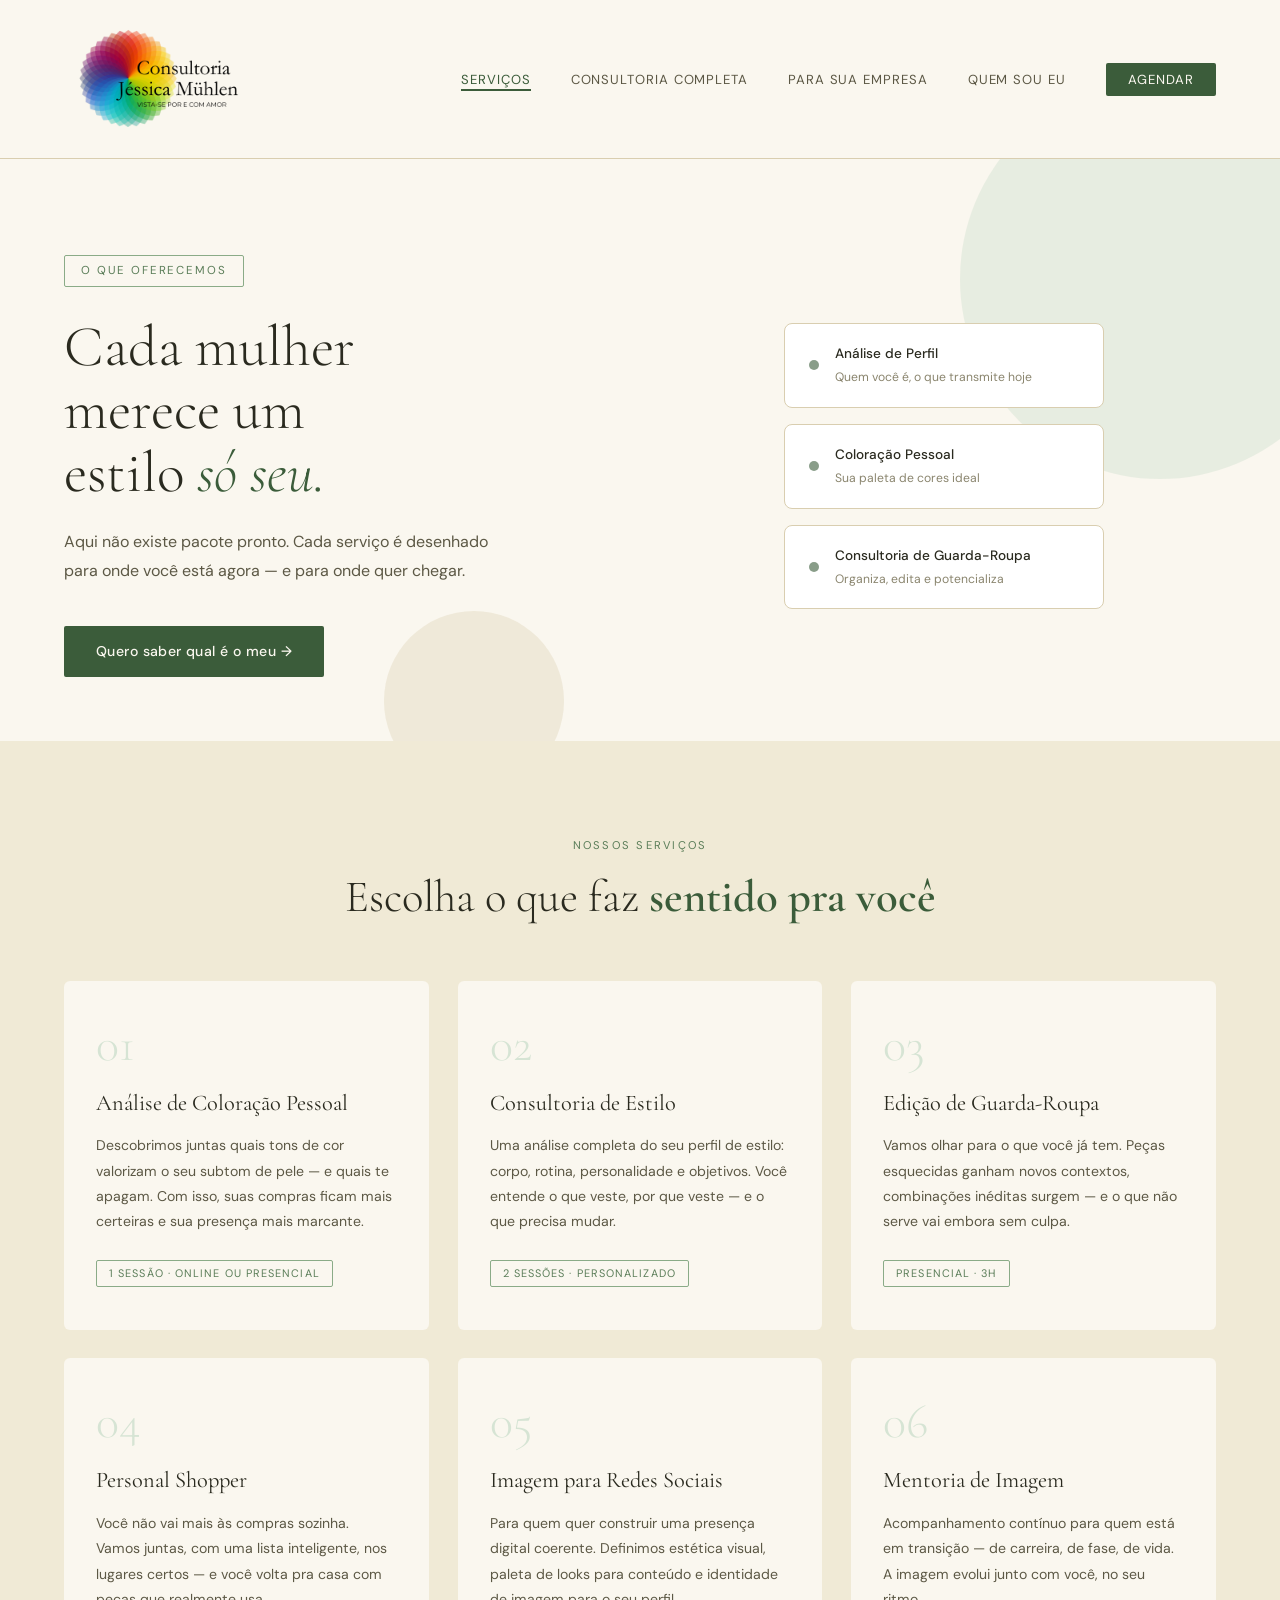
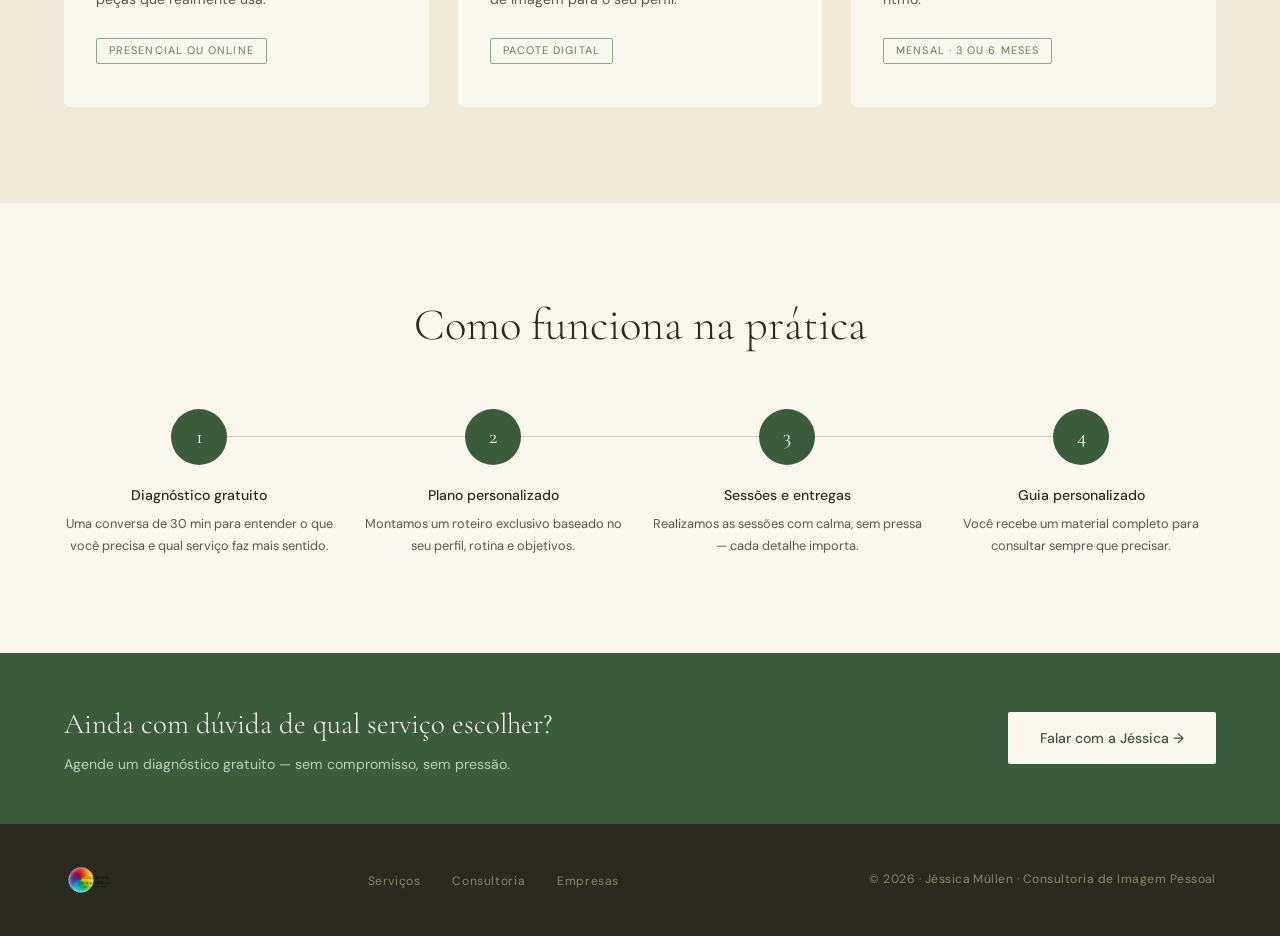
==== index.html @ 1a6b67eb "Add files via upload" ====
<!DOCTYPE html>
<html lang="pt-BR">
<head>
  <meta charset="UTF-8">
  <meta name="viewport" content="width=device-width, initial-scale=1.0">
  <title>Serviços Personalizados — Jéssica Müllen</title>
  <meta name="description" content="Consultoria de imagem pessoal sob medida. Coloração, estilo, guarda-roupa e muito mais.">
  <link href="https://fonts.googleapis.com/css2?family=Cormorant+Garamond:ital,wght@0,300;0,400;0,600;1,300;1,400&family=DM+Sans:wght@300;400;500&display=swap" rel="stylesheet">
  <link rel="stylesheet" href="./style.css">
  <link rel="stylesheet" href="./index.css">
</head>
<body>

  <nav class="nav" role="navigation" aria-label="Menu principal">
    <a class="nav-logo" href="./index.html" aria-label="Jéssica Müllen — página inicial">
      <img src="./assets/logo.png" alt="Jéssica Müllen">
    </a>
    <ul class="nav-links" role="list">
      <li><a href="./index.html" class="active" aria-current="page">Serviços</a></li>
      <li><a href="./consultoria/consultoria.html">Consultoria Completa</a></li>
      <li><a href="./parasua_empresa/empresa.html">Para sua Empresa</a></li>
      <li><a href="./quem-sou/quem-sou.html">Quem sou eu</a></li>
      <li><a href="#" class="btn-nav btn-whatsapp">Agendar</a></li>
    </ul>
    <button class="nav-toggle" aria-label="Abrir menu" aria-expanded="false">
      <span></span><span></span><span></span>
    </button>
  </nav>

  <div class="nav-overlay" aria-hidden="true"></div>
  <nav class="nav-drawer" aria-label="Menu mobile">
    <a href="./index.html" class="active">Serviços</a>
    <a href="./consultoria/consultoria.html">Consultoria Completa</a>
    <a href="./parasua_empresa/empresa.html">Para sua Empresa</a>
    <a href="./quem-sou/quem-sou.html">Quem sou eu</a>
    <a href="#" class="btn-nav-drawer btn-whatsapp">Agendar</a>
  </nav>

  <section class="page-hero">
    <div class="page-hero-text reveal">
      <span class="hero-tag">O que oferecemos</span>
      <h1 class="hero-title">Cada mulher<br>merece um<br>estilo <em>só seu.</em></h1>
      <p class="page-hero-sub">Aqui não existe pacote pronto. Cada serviço é desenhado para onde você está agora — e para onde quer chegar.</p>
      <a href="#servicos" class="btn-primary">Quero saber qual é o meu →</a>
    </div>
    <div class="page-hero-visual reveal" data-delay="150">
      <div class="hero-cards">
        <div class="mini-card">
          <div class="mini-card-dot"></div>
          <div>
            <div class="mini-card-title">Análise de Perfil</div>
            <div class="mini-card-sub">Quem você é, o que transmite hoje</div>
          </div>
        </div>
        <div class="mini-card">
          <div class="mini-card-dot"></div>
          <div>
            <div class="mini-card-title">Coloração Pessoal</div>
            <div class="mini-card-sub">Sua paleta de cores ideal</div>
          </div>
        </div>
        <div class="mini-card">
          <div class="mini-card-dot"></div>
          <div>
            <div class="mini-card-title">Consultoria de Guarda-Roupa</div>
            <div class="mini-card-sub">Organiza, edita e potencializa</div>
          </div>
        </div>
      </div>
    </div>
  </section>

  <section class="servicos-section" id="servicos">
    <div class="section-header reveal">
      <span class="section-label">Nossos serviços</span>
      <h2 class="section-title">Escolha o que faz <strong>sentido pra você</strong></h2>
    </div>
    <div class="servicos-grid">
      <article class="servico-card reveal" data-delay="0">
        <div class="servico-num">01</div>
        <h3>Análise de Coloração Pessoal</h3>
        <p>Descobrimos juntas quais tons de cor valorizam o seu subtom de pele — e quais te apagam. Com isso, suas compras ficam mais certeiras e sua presença mais marcante.</p>
        <span class="tag-badge">1 sessão · Online ou presencial</span>
      </article>
      <article class="servico-card reveal" data-delay="80">
        <div class="servico-num">02</div>
        <h3>Consultoria de Estilo</h3>
        <p>Uma análise completa do seu perfil de estilo: corpo, rotina, personalidade e objetivos. Você entende o que veste, por que veste — e o que precisa mudar.</p>
        <span class="tag-badge">2 sessões · Personalizado</span>
      </article>
      <article class="servico-card reveal" data-delay="160">
        <div class="servico-num">03</div>
        <h3>Edição de Guarda-Roupa</h3>
        <p>Vamos olhar para o que você já tem. Peças esquecidas ganham novos contextos, combinações inéditas surgem — e o que não serve vai embora sem culpa.</p>
        <span class="tag-badge">Presencial · 3h</span>
      </article>
      <article class="servico-card reveal" data-delay="0">
        <div class="servico-num">04</div>
        <h3>Personal Shopper</h3>
        <p>Você não vai mais às compras sozinha. Vamos juntas, com uma lista inteligente, nos lugares certos — e você volta pra casa com peças que realmente usa.</p>
        <span class="tag-badge">Presencial ou online</span>
      </article>
      <article class="servico-card reveal" data-delay="80">
        <div class="servico-num">05</div>
        <h3>Imagem para Redes Sociais</h3>
        <p>Para quem quer construir uma presença digital coerente. Definimos estética visual, paleta de looks para conteúdo e identidade de imagem para o seu perfil.</p>
        <span class="tag-badge">Pacote digital</span>
      </article>
      <article class="servico-card reveal" data-delay="160">
        <div class="servico-num">06</div>
        <h3>Mentoria de Imagem</h3>
        <p>Acompanhamento contínuo para quem está em transição — de carreira, de fase, de vida. A imagem evolui junto com você, no seu ritmo.</p>
        <span class="tag-badge">Mensal · 3 ou 6 meses</span>
      </article>
    </div>
  </section>

  <section class="como-funciona">
    <div class="section-header reveal">
      <h2 class="section-title">Como funciona na prática</h2>
    </div>
    <div class="steps-grid">
      <div class="step-item reveal" data-delay="0">
        <div class="step-circle"><span>1</span></div>
        <h4>Diagnóstico gratuito</h4>
        <p>Uma conversa de 30 min para entender o que você precisa e qual serviço faz mais sentido.</p>
      </div>
      <div class="step-item reveal" data-delay="100">
        <div class="step-circle"><span>2</span></div>
        <h4>Plano personalizado</h4>
        <p>Montamos um roteiro exclusivo baseado no seu perfil, rotina e objetivos.</p>
      </div>
      <div class="step-item reveal" data-delay="200">
        <div class="step-circle"><span>3</span></div>
        <h4>Sessões e entregas</h4>
        <p>Realizamos as sessões com calma, sem pressa — cada detalhe importa.</p>
      </div>
      <div class="step-item reveal" data-delay="300">
        <div class="step-circle"><span>4</span></div>
        <h4>Guia personalizado</h4>
        <p>Você recebe um material completo para consultar sempre que precisar.</p>
      </div>
    </div>
  </section>

  <div class="green-strip" id="agendar">
    <div class="green-strip-text reveal">
      <h3>Ainda com dúvida de qual serviço escolher?</h3>
      <p>Agende um diagnóstico gratuito — sem compromisso, sem pressão.</p>
    </div>
    <a href="#" class="btn-light btn-whatsapp reveal" data-delay="100">Falar com a Jéssica →</a>
  </div>

  <footer class="footer">
    <div class="footer-logo">
      <img src="./assets/logo.png" alt="Jéssica Müllen">
    </div>
    <ul class="footer-links" role="list">
      <li><a href="./index.html">Serviços</a></li>
      <li><a href="./consultoria/consultoria.html">Consultoria</a></li>
      <li><a href="./parasua_empresa/empresa.html">Empresas</a></li>
    </ul>
    <span class="footer-text">© 2026 · Jéssica Müllen · Consultoria de Imagem Pessoal</span>
  </footer>

  <script src="./js/main.js"></script>
</body>
</html>
---- style.css ----
/* Reset */
*, *::before, *::after {
  box-sizing: border-box;
  margin: 0;
  padding: 0;
}

/* Design Tokens */
:root {
  --sand:        #F0EAD6;
  --sand-light:  #FAF7EF;
  --sand-dark:   #D9CEB0;
  --green:       #3B5C3A;
  --green-mid:   #5A7D58;
  --green-light: #8AAB87;
  --green-xlight:#D6E4D4;
  --text-dark:   #2A2A1F;
  --text-mid:    #5C5845;
  --text-light:  #8A856E;

  --font-serif: 'Cormorant Garamond', serif;
  --font-sans:  'DM Sans', sans-serif;

  --transition: 0.22s ease;
  --radius-sm: 2px;
  --radius-md: 6px;
  --radius-lg: 8px;
}

/* Base */
html { scroll-behavior: smooth; }

body {
  font-family: var(--font-sans);
  background: var(--sand-light);
  color: var(--text-dark);
  line-height: 1.6;
}

img { max-width: 100%; display: block; }

a { color: inherit; text-decoration: none; }

/* ================================================
   NAVIGATION
   ================================================ */
.nav {
  display: flex;
  align-items: center;
  justify-content: space-between;
  padding: 1.2rem 4rem;
  background: var(--sand-light);
  position: sticky;
  top: 0;
  z-index: 200;
  border-bottom: 1px solid var(--sand-dark);
  transition: box-shadow var(--transition);
}

.nav.scrolled {
  box-shadow: 0 2px 20px rgba(59, 92, 58, 0.08);
}

/* Logo */
.nav-logo {
  display: flex;
  align-items: center;
  gap: 10px;
  text-decoration: none;
}

.nav-logo img {
  max-width: 200px;
}

.nav-logo-fallback {
  font-family: var(--font-serif);
  font-size: 1.3rem;
  font-weight: 600;
  color: var(--green);
  letter-spacing: 0.04em;
}

/* Desktop links */
.nav-links {
  display: flex;
  gap: 2.5rem;
  list-style: none;
  align-items: center;
}

.nav-links a {
  font-size: 0.82rem;
  color: var(--text-mid);
  text-decoration: none;
  letter-spacing: 0.07em;
  text-transform: uppercase;
  transition: color var(--transition);
  position: relative;
  padding-bottom: 3px;
}

.nav-links a::after {
  content: '';
  position: absolute;
  bottom: 0;
  left: 0;
  width: 0;
  height: 2px;
  background: var(--green);
  transition: width var(--transition);
}

.nav-links a:hover { color: var(--green); }
.nav-links a:hover::after { width: 100%; }

.nav-links a.active {
  color: var(--green);
}
.nav-links a.active::after { width: 100%; }

.btn-nav {
  background: var(--green) !important;
  color: var(--sand-light) !important;
  padding: 0.5rem 1.4rem !important;
  border-radius: var(--radius-sm) !important;
  transition: background var(--transition) !important;
}

.btn-nav::after { display: none !important; }

.btn-nav:hover {
  background: var(--green-mid) !important;
  color: var(--sand-light) !important;
}

/* Hamburger */
.nav-toggle {
  display: none;
  flex-direction: column;
  gap: 5px;
  cursor: pointer;
  padding: 4px;
  background: none;
  border: none;
}

.nav-toggle span {
  display: block;
  width: 24px;
  height: 2px;
  background: var(--green);
  transition: transform var(--transition), opacity var(--transition);
}

.nav-toggle.open span:nth-child(1) { transform: translateY(7px) rotate(45deg); }
.nav-toggle.open span:nth-child(2) { opacity: 0; }
.nav-toggle.open span:nth-child(3) { transform: translateY(-7px) rotate(-45deg); }

/* Mobile drawer */
.nav-drawer {
  display: none;
  position: fixed;
  top: 0;
  right: -100%;
  width: 280px;
  height: 100vh;
  background: var(--sand-light);
  z-index: 300;
  padding: 5rem 2rem 2rem;
  border-left: 1px solid var(--sand-dark);
  transition: right 0.3s ease;
  flex-direction: column;
  gap: 1.5rem;
}

.nav-drawer.open { right: 0; }

.nav-drawer a {
  font-size: 0.9rem;
  color: var(--text-mid);
  text-transform: uppercase;
  letter-spacing: 0.08em;
  padding: 0.75rem 0;
  border-bottom: 1px solid var(--sand-dark);
  transition: color var(--transition);
}

.nav-drawer a:hover,
.nav-drawer a.active { color: var(--green); }

.nav-drawer .btn-nav-drawer {
  display: inline-block;
  margin-top: 1rem;
  background: var(--green);
  color: var(--sand-light) !important;
  text-align: center;
  padding: 0.9rem 1.5rem;
  border-radius: var(--radius-sm);
  border: none;
}

.nav-overlay {
  display: none;
  position: fixed;
  inset: 0;
  background: rgba(42, 42, 31, 0.4);
  z-index: 250;
}

.nav-overlay.open { display: block; }

/* ================================================
   BUTTONS
   ================================================ */
.btn-primary {
  display: inline-flex;
  align-items: center;
  gap: 8px;
  background: var(--green);
  color: var(--sand-light);
  padding: 0.9rem 2rem;
  border-radius: var(--radius-sm);
  font-family: var(--font-sans);
  font-size: 0.88rem;
  font-weight: 500;
  letter-spacing: 0.03em;
  text-decoration: none;
  border: none;
  cursor: pointer;
  transition: background var(--transition), transform var(--transition);
}

.btn-primary:hover {
  background: var(--green-mid);
  transform: translateY(-1px);
}

.btn-light {
  display: inline-flex;
  align-items: center;
  gap: 8px;
  background: var(--sand-light);
  color: var(--green);
  padding: 0.9rem 2rem;
  border-radius: var(--radius-sm);
  font-size: 0.88rem;
  font-weight: 500;
  text-decoration: none;
  border: none;
  cursor: pointer;
  transition: background var(--transition), transform var(--transition);
}

.btn-light:hover {
  background: var(--sand);
  transform: translateY(-1px);
}

.btn-outline {
  display: inline-flex;
  align-items: center;
  gap: 8px;
  background: transparent;
  color: var(--green);
  padding: 0.85rem 2rem;
  border-radius: var(--radius-sm);
  font-size: 0.88rem;
  font-weight: 500;
  border: 1px solid var(--green);
  text-decoration: none;
  cursor: pointer;
  transition: background var(--transition), color var(--transition);
}

.btn-outline:hover {
  background: var(--green);
  color: var(--sand-light);
}

/* ================================================
   SHARED SECTION LABELS / HEADINGS
   ================================================ */
.section-label {
  display: block;
  font-size: 0.7rem;
  letter-spacing: 0.2em;
  text-transform: uppercase;
  color: var(--green-mid);
  margin-bottom: 1rem;
}

.section-title {
  font-family: var(--font-serif);
  font-size: clamp(2rem, 3.5vw, 2.8rem);
  font-weight: 300;
  color: var(--text-dark);
  line-height: 1.2;
}

.section-title strong {
  font-weight: 600;
  color: var(--green);
}

.section-title em {
  font-style: italic;
  color: var(--green);
}

.hero-tag {
  display: inline-block;
  font-size: 0.72rem;
  letter-spacing: 0.16em;
  text-transform: uppercase;
  color: var(--green-mid);
  border: 1px solid var(--green-light);
  padding: 0.35rem 1rem;
  border-radius: var(--radius-sm);
  margin-bottom: 1.8rem;
}

.divider {
  width: 36px;
  height: 2px;
  background: var(--green-light);
  margin: 1.4rem 0 2rem;
}

/* ================================================
   HERO TAG — dark variant (for green bg)
   ================================================ */
.hero-tag--light {
  color: var(--green-xlight);
  border-color: rgba(255, 255, 255, 0.25);
}

/* ================================================
   GREEN STRIP / CTA STRIP
   ================================================ */
.green-strip {
  background: var(--green);
  padding: 3rem 4rem;
  display: flex;
  justify-content: space-between;
  align-items: center;
  gap: 2rem;
}

.green-strip-text h3 {
  font-family: var(--font-serif);
  font-size: 1.8rem;
  font-weight: 300;
  color: var(--sand-light);
  margin-bottom: 0.4rem;
}

.green-strip-text p {
  font-size: 0.88rem;
  color: var(--green-xlight);
  opacity: 0.85;
}

/* ================================================
   FOOTER
   ================================================ */
.footer {
  background: var(--text-dark);
  padding: 2.5rem 4rem;
  display: flex;
  align-items: center;
  justify-content: space-between;
  gap: 1.5rem;
}

.footer-logo {
  display: flex;
  align-items: center;
  gap: 10px;
}

.footer-logo img {
  height: 32px;
  width: auto;
  /* invert para logo ficar visível no fundo escuro */
  
  
}

.footer-logo-fallback {
  font-family: var(--font-serif);
  font-size: 1.2rem;
  font-weight: 400;
  color: var(--sand);
  letter-spacing: 0.04em;
}

.footer-text {
  font-size: 0.76rem;
  color: var(--text-light);
  letter-spacing: 0.04em;
}

.footer-links {
  display: flex;
  gap: 2rem;
  list-style: none;
}

.footer-links a {
  font-size: 0.76rem;
  color: var(--text-light);
  text-decoration: none;
  letter-spacing: 0.05em;
  transition: color var(--transition);
}

.footer-links a:hover { color: var(--sand); }

/* ================================================
   CARDS COMPARTILHADOS
   ================================================ */
.tag-badge {
  display: inline-block;
  font-size: 0.68rem;
  letter-spacing: 0.1em;
  text-transform: uppercase;
  color: var(--green-mid);
  border: 1px solid var(--green-light);
  padding: 0.22rem 0.75rem;
  border-radius: var(--radius-sm);
}

/* ================================================
   STEPS / PROCESSO (compartilhado)
   ================================================ */
.steps-grid {
  display: grid;
  grid-template-columns: repeat(4, 1fr);
  gap: 1.5rem;
  position: relative;
}

.steps-grid::before {
  content: '';
  position: absolute;
  top: 27px;
  left: 12%;
  right: 12%;
  height: 1px;
  background: var(--sand-dark);
}

.step-item {
  text-align: center;
  position: relative;
}

.step-circle {
  width: 56px;
  height: 56px;
  background: var(--green);
  border-radius: 50%;
  display: flex;
  align-items: center;
  justify-content: center;
  margin: 0 auto 1.2rem;
  position: relative;
  z-index: 1;
}

.step-circle span {
  font-family: var(--font-serif);
  font-size: 1.3rem;
  color: var(--sand-light);
}

.step-item h4 {
  font-size: 0.88rem;
  font-weight: 500;
  color: var(--text-dark);
  margin-bottom: 0.4rem;
}

.step-item p {
  font-size: 0.8rem;
  line-height: 1.7;
  color: var(--text-mid);
}

/* ================================================
   FORM (compartilhado)
   ================================================ */
.form-field {
  display: flex;
  flex-direction: column;
  gap: 0.3rem;
}

.form-label {
  font-size: 0.72rem;
  letter-spacing: 0.1em;
  text-transform: uppercase;
  color: var(--text-mid);
  font-weight: 500;
}

.form-input,
.form-select,
.form-textarea {
  width: 100%;
  padding: 0.8rem 1rem;
  border: 1px solid var(--sand-dark);
  border-radius: 3px;
  background: var(--sand-light);
  font-family: var(--font-sans);
  font-size: 0.88rem;
  color: var(--text-dark);
  outline: none;
  transition: border-color var(--transition), box-shadow var(--transition);
  appearance: none;
}

.form-input:focus,
.form-select:focus,
.form-textarea:focus {
  border-color: var(--green-light);
  box-shadow: 0 0 0 3px rgba(138, 171, 135, 0.2);
}

.form-textarea { resize: vertical; min-height: 100px; }

.form-input.error,
.form-select.error { border-color: #c0392b; }

.form-error-msg {
  font-size: 0.75rem;
  color: #c0392b;
  display: none;
}

.form-error-msg.visible { display: block; }

.form-success {
  display: none;
  padding: 1rem 1.2rem;
  background: var(--green-xlight);
  border: 1px solid var(--green-light);
  border-radius: var(--radius-md);
  color: var(--green);
  font-size: 0.88rem;
  text-align: center;
}

.form-success.visible { display: block; }

/* ================================================
   SCROLL REVEAL
   ================================================ */
.reveal {
  opacity: 0;
  transform: translateY(24px);
  transition: opacity 0.55s ease, transform 0.55s ease;
}

.reveal.visible {
  opacity: 1;
  transform: none;
}

@media (prefers-reduced-motion: reduce) {
  .reveal { opacity: 1; transform: none; }
}

/* ================================================
   TOOLTIP SIMPLES
   ================================================ */
[data-tooltip] {
  position: relative;
  cursor: help;
}

[data-tooltip]::before {
  content: attr(data-tooltip);
  position: absolute;
  bottom: calc(100% + 8px);
  left: 50%;
  transform: translateX(-50%);
  background: var(--text-dark);
  color: var(--sand-light);
  font-size: 0.72rem;
  padding: 0.4rem 0.8rem;
  border-radius: 3px;
  white-space: nowrap;
  opacity: 0;
  pointer-events: none;
  transition: opacity var(--transition);
  z-index: 10;
}

[data-tooltip]:hover::before { opacity: 1; }

/* ================================================
   RESPONSIVE GLOBAL
   ================================================ */
@media (max-width: 900px) {
  .nav {
    padding: 1.1rem 1.5rem;
  }
  .nav-logo img {
    max-width: 120px;
  }

  .nav-links { display: none; }

  .nav-toggle { display: flex; }

  .nav-drawer { display: flex; }

  .green-strip {
    flex-direction: column;
    text-align: center;
    padding: 3rem 1.5rem;
  }

  .footer {
    flex-direction: column;
    text-align: center;
    padding: 2rem 1.5rem;
    gap: 1rem;
  }

  .footer-links { justify-content: center; }

  .steps-grid {
    grid-template-columns: 1fr 1fr;
  }

  .steps-grid::before { display: none; }
}

@media (max-width: 480px) {
  .steps-grid { grid-template-columns: 1fr; }
}
---- index.css ----
/* ── HERO ── */
.page-hero {
  background: var(--sand-light);
  padding: 6rem 4rem 4rem;
  position: relative;
  overflow: hidden;
  display: grid;
  grid-template-columns: 1fr 1fr;
  gap: 4rem;
  align-items: center;
  min-height: 60vh;
}

.page-hero::before {
  content: '';
  position: absolute;
  right: -80px;
  top: -80px;
  width: 400px;
  height: 400px;
  border-radius: 50%;
  background: var(--green-xlight);
  opacity: 0.5;
  pointer-events: none;
}

.page-hero::after {
  content: '';
  position: absolute;
  left: 30%;
  bottom: -50px;
  width: 180px;
  height: 180px;
  border-radius: 50%;
  background: var(--sand-dark);
  opacity: 0.35;
  pointer-events: none;
}

.page-hero-text { position: relative; z-index: 1; }

.hero-title {
  font-family: var(--font-serif);
  font-size: clamp(2.6rem, 4.5vw, 3.8rem);
  font-weight: 300;
  line-height: 1.1;
  color: var(--text-dark);
  margin-bottom: 1.4rem;
}

.hero-title em {
  font-style: italic;
  color: var(--green);
}

.page-hero-sub {
  font-size: 1rem;
  line-height: 1.8;
  color: var(--text-mid);
  max-width: 440px;
  margin-bottom: 2.5rem;
}

/* Cards hero direita */
.page-hero-visual {
  position: relative;
  z-index: 1;
  display: flex;
  justify-content: center;
}

.hero-cards {
  display: flex;
  flex-direction: column;
  gap: 1rem;
  width: 320px;
}

.mini-card {
  background: white;
  border: 1px solid var(--sand-dark);
  border-radius: var(--radius-lg);
  padding: 1.2rem 1.5rem;
  display: flex;
  align-items: center;
  gap: 1rem;
  transition: box-shadow var(--transition), transform var(--transition);
}

.mini-card:hover {
  box-shadow: 0 4px 16px rgba(59, 92, 58, 0.1);
  transform: translateX(4px);
}

.mini-card-dot {
  width: 10px;
  height: 10px;
  border-radius: 50%;
  background: var(--green);
  flex-shrink: 0;
  opacity: 0.6;
}

.mini-card-title {
  font-size: 0.85rem;
  font-weight: 500;
  color: var(--text-dark);
  margin-bottom: 0.2rem;
}

.mini-card-sub {
  font-size: 0.76rem;
  color: var(--text-light);
}

/* ── SERVIÇOS GRID ── */
.servicos-section {
  background: var(--sand);
  padding: 6rem 4rem;
}

.section-header {
  text-align: center;
  margin-bottom: 3.5rem;
}

.servicos-grid {
  display: grid;
  grid-template-columns: repeat(3, 1fr);
  gap: 1.8rem;
}

.servico-card {
  background: var(--sand-light);
  border-radius: var(--radius-md);
  padding: 2.5rem 2rem;
  position: relative;
  border-bottom: 3px solid transparent;
  transition: transform var(--transition), border-color var(--transition), box-shadow var(--transition);
}

.servico-card:hover {
  transform: translateY(-5px);
  border-bottom-color: var(--green);
  box-shadow: 0 8px 24px rgba(59, 92, 58, 0.1);
}

.servico-num {
  font-family: var(--font-serif);
  font-size: 3rem;
  font-weight: 300;
  color: var(--green-xlight);
  line-height: 1;
  margin-bottom: 1rem;
}

.servico-card h3 {
  font-family: var(--font-serif);
  font-size: 1.4rem;
  font-weight: 400;
  color: var(--text-dark);
  margin-bottom: 0.8rem;
}

.servico-card p {
  font-size: 0.88rem;
  line-height: 1.8;
  color: var(--text-mid);
  margin-bottom: 1.5rem;
}

/* ── COMO FUNCIONA ── */
.como-funciona {
  background: var(--sand-light);
  padding: 6rem 4rem;
}

.como-funciona .section-header {
  margin-bottom: 3.5rem;
}

/* ── RESPONSIVE ── */
@media (max-width: 900px) {
  .page-hero {
    grid-template-columns: 1fr;
    padding: 4rem 1.5rem;
    min-height: auto;
  }

  .page-hero-visual { display: none; }

  .servicos-section { padding: 4rem 1.5rem; }

  .servicos-grid { grid-template-columns: 1fr; }

  .como-funciona { padding: 4rem 1.5rem; }
}

@media (max-width: 480px) {
  .servicos-grid { gap: 1.2rem; }
}
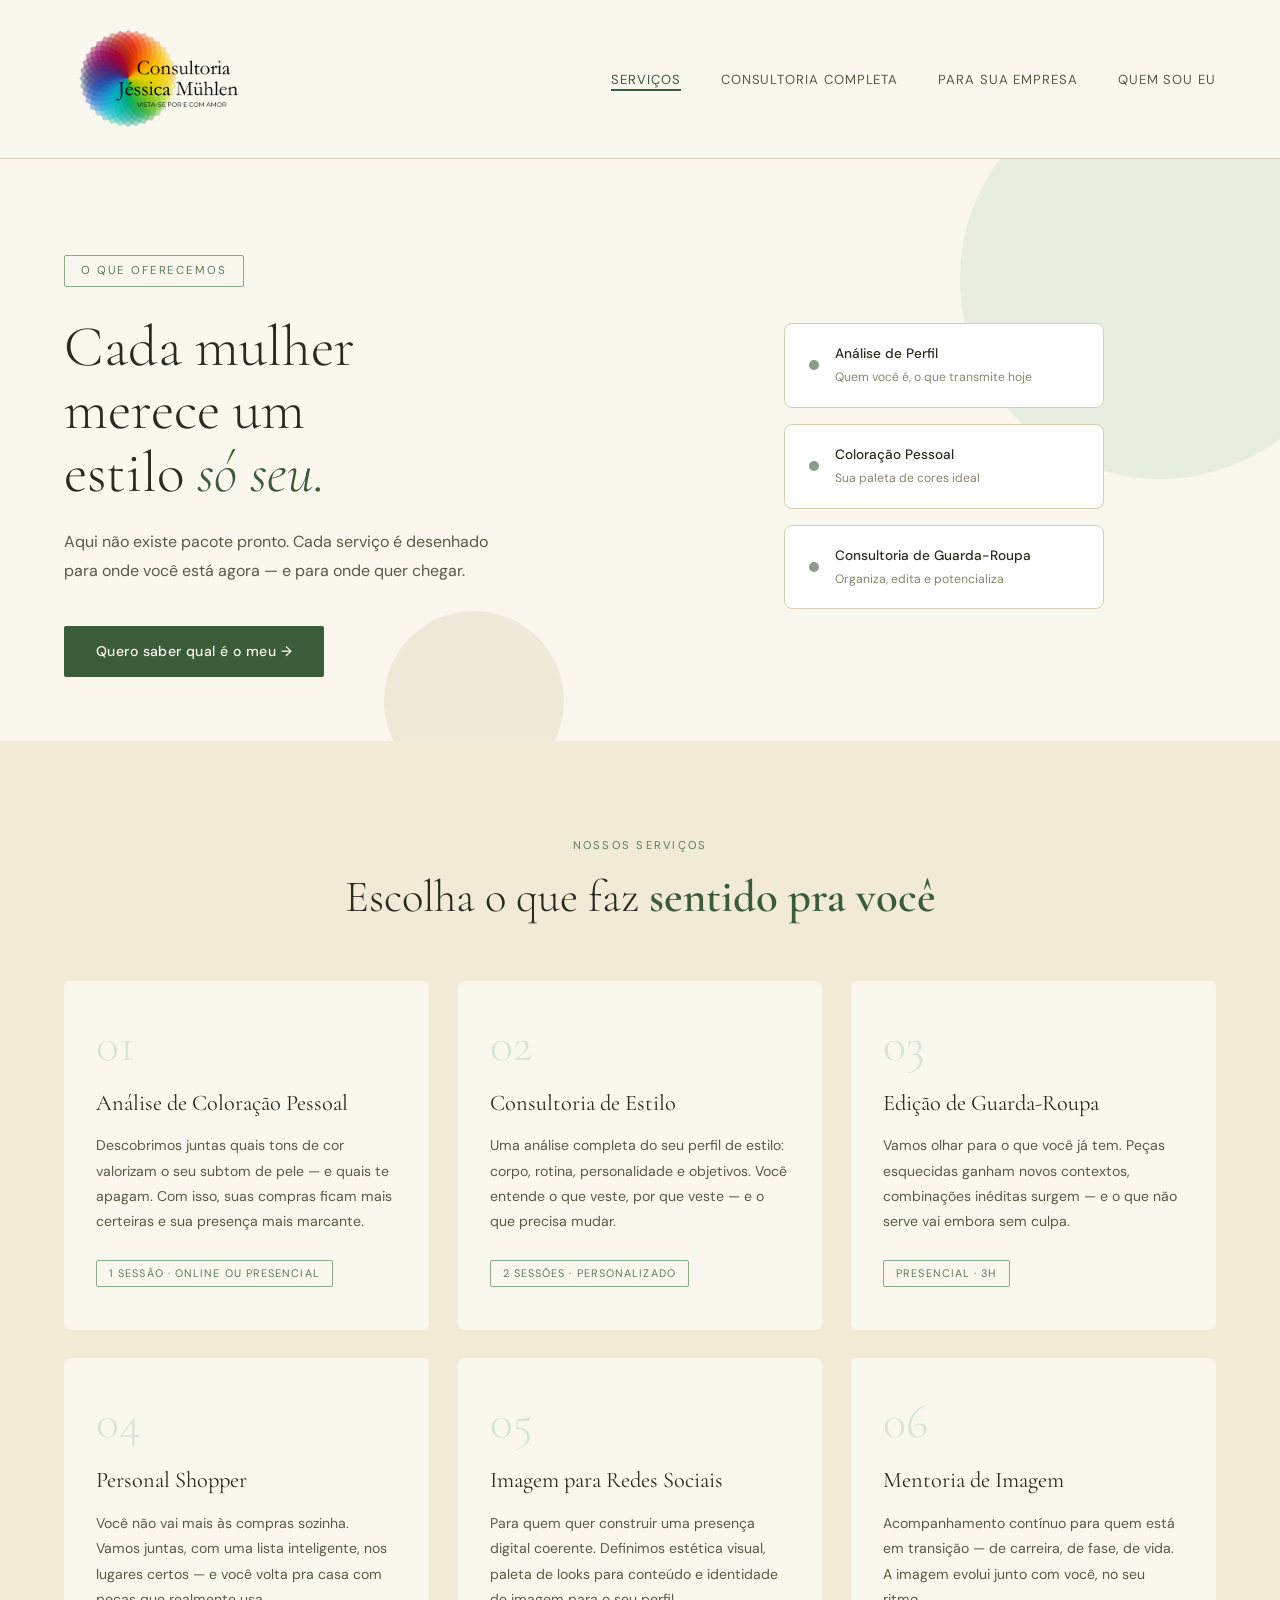
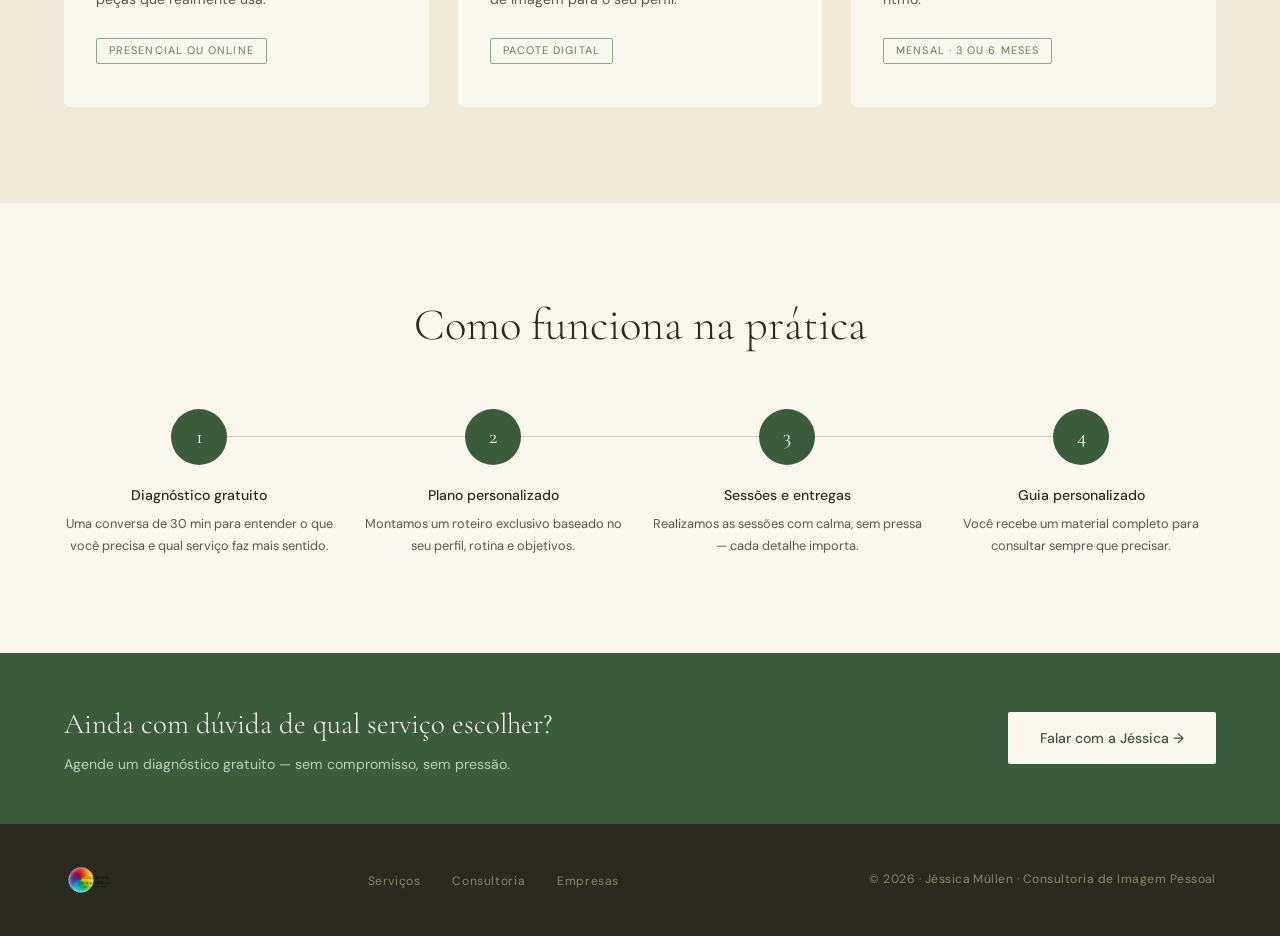
==== commit 52fbfd59: "adicionando" ====
--- a/index.html
+++ b/index.html
@@ -20,7 +20,6 @@
       <li><a href="./consultoria/consultoria.html">Consultoria Completa</a></li>
       <li><a href="./parasua_empresa/empresa.html">Para sua Empresa</a></li>
       <li><a href="./quem-sou/quem-sou.html">Quem sou eu</a></li>
-      <li><a href="#" class="btn-nav btn-whatsapp">Agendar</a></li>
     </ul>
     <button class="nav-toggle" aria-label="Abrir menu" aria-expanded="false">
       <span></span><span></span><span></span>
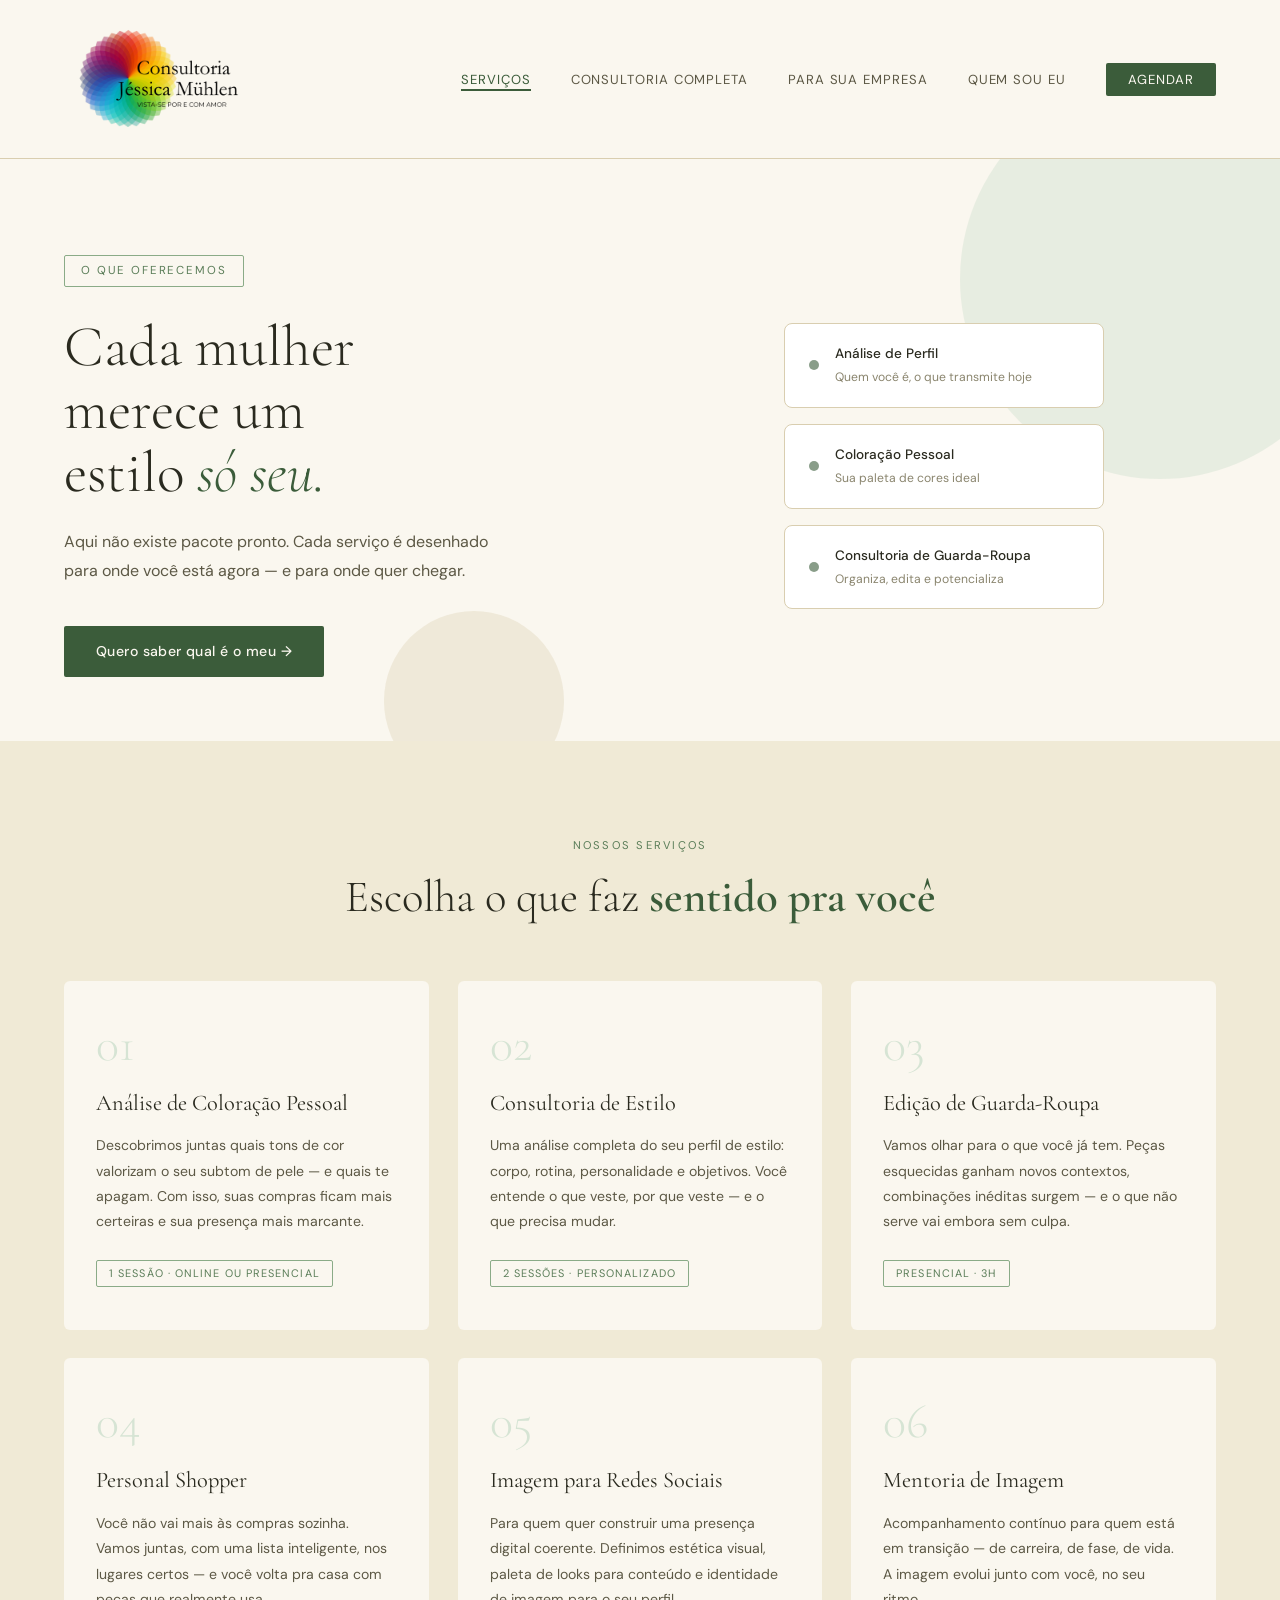
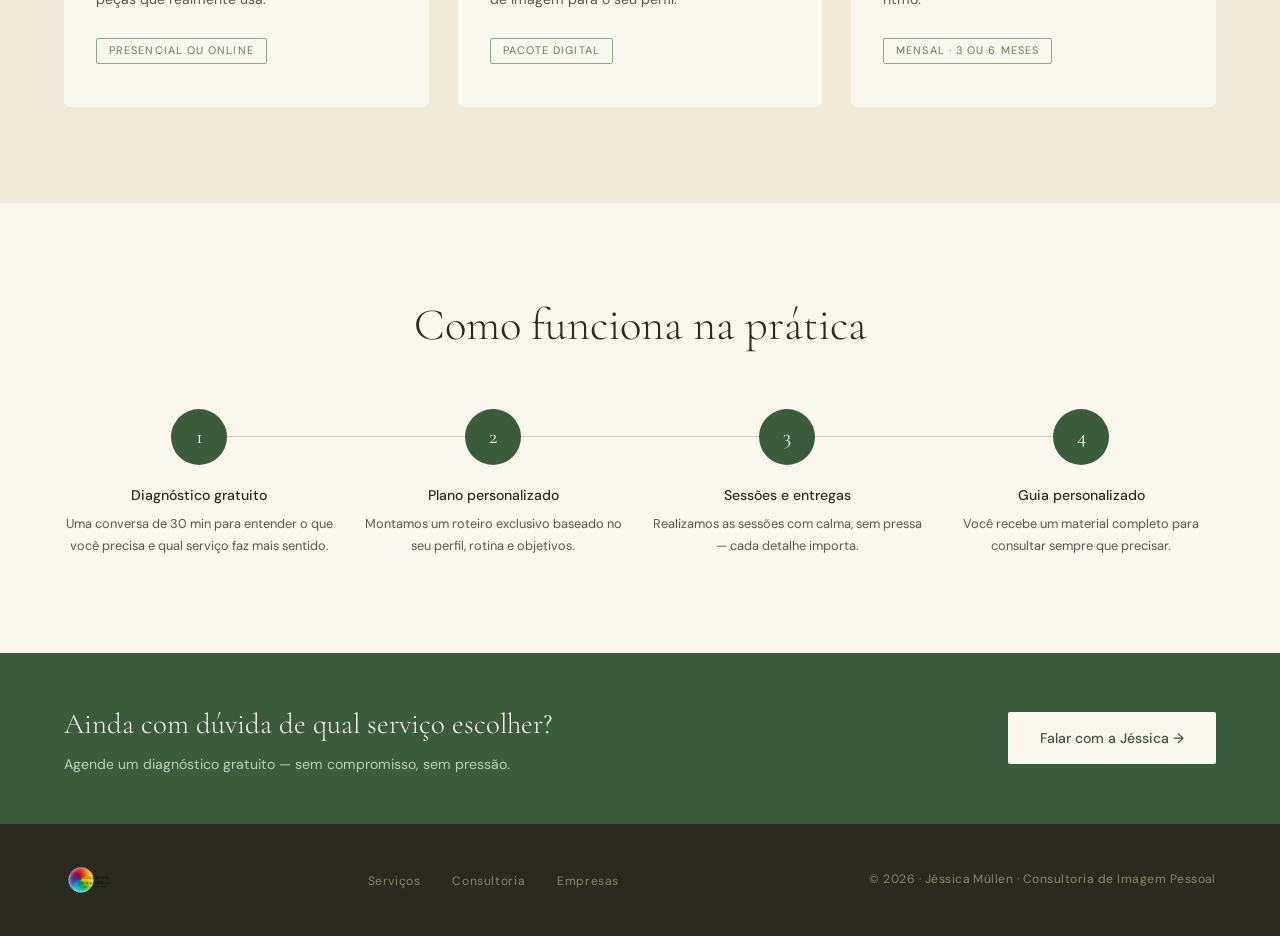
==== commit f2e22ee7: "teste" ====
--- a/index.html
+++ b/index.html
@@ -20,6 +20,7 @@
       <li><a href="./consultoria/consultoria.html">Consultoria Completa</a></li>
       <li><a href="./parasua_empresa/empresa.html">Para sua Empresa</a></li>
       <li><a href="./quem-sou/quem-sou.html">Quem sou eu</a></li>
+      <li><a href="#" class="btn-nav btn-whatsapp">Agendar</a></li>
     </ul>
     <button class="nav-toggle" aria-label="Abrir menu" aria-expanded="false">
       <span></span><span></span><span></span>
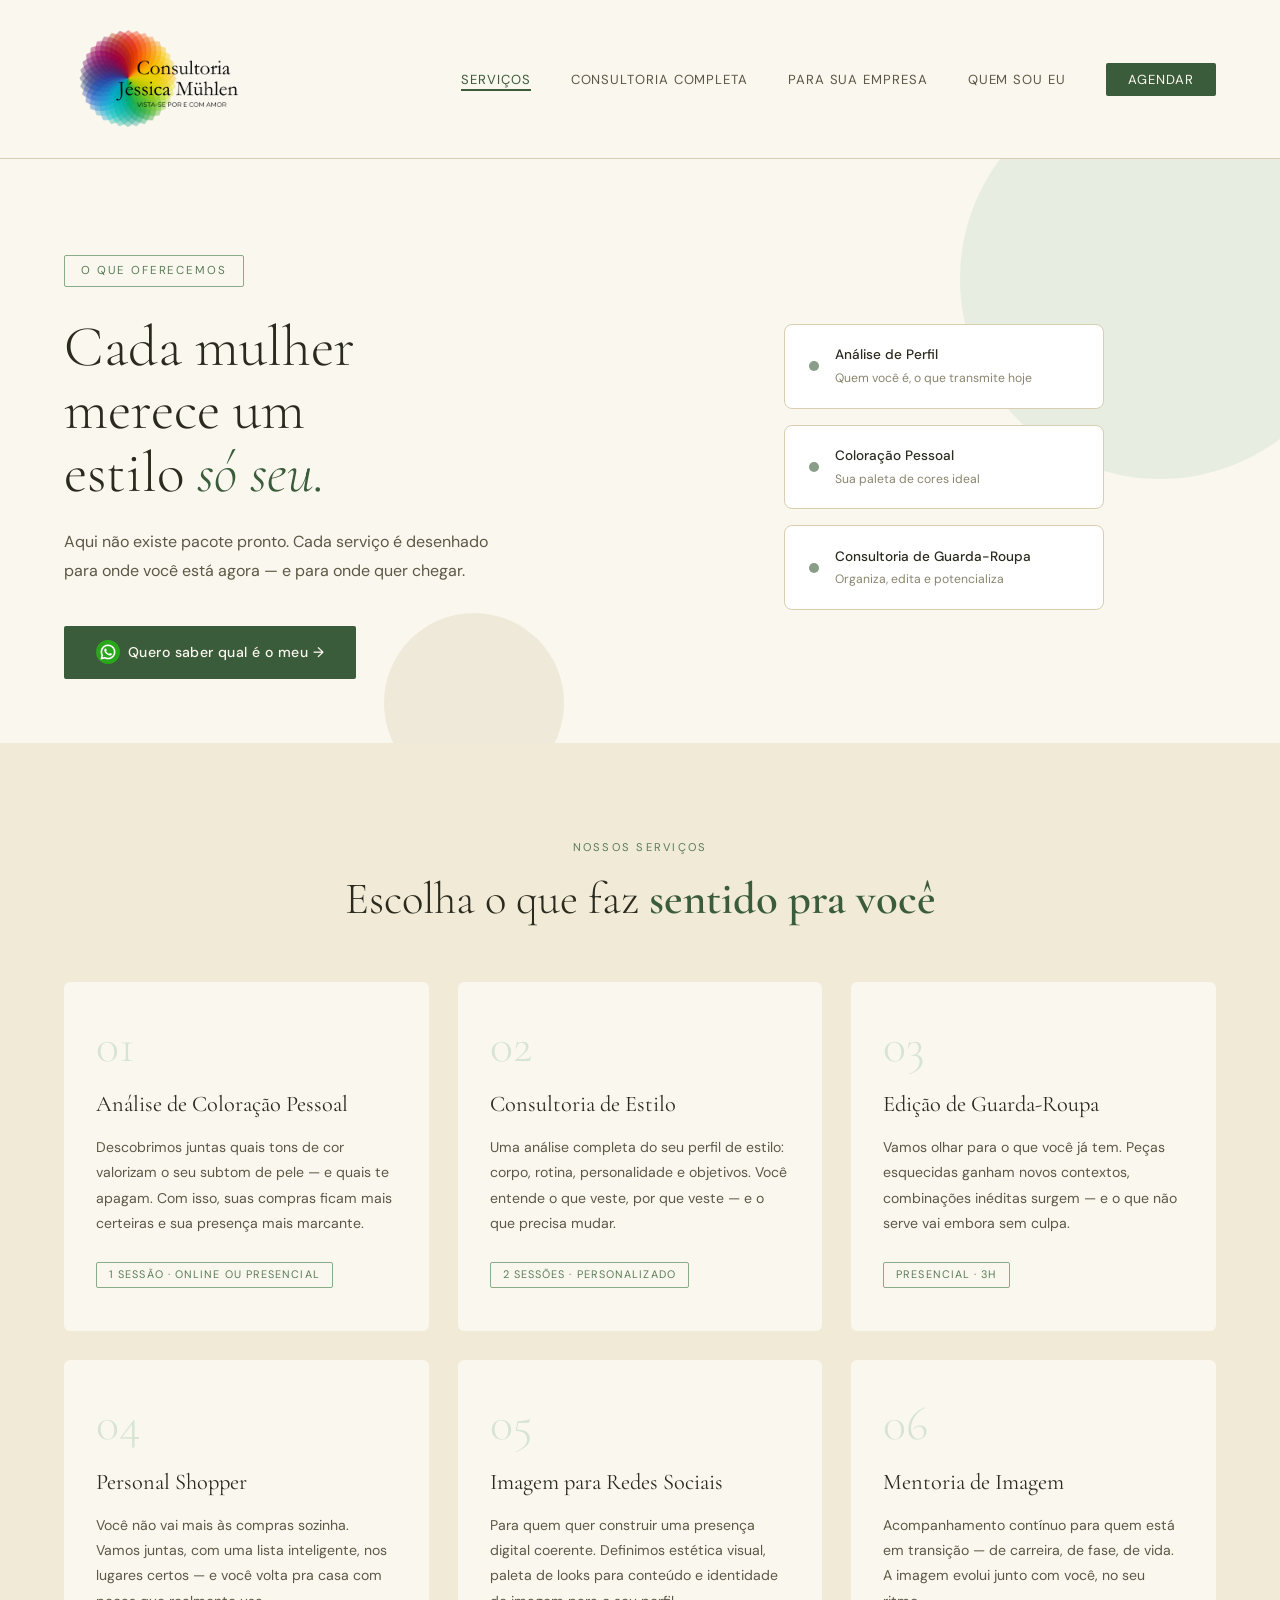
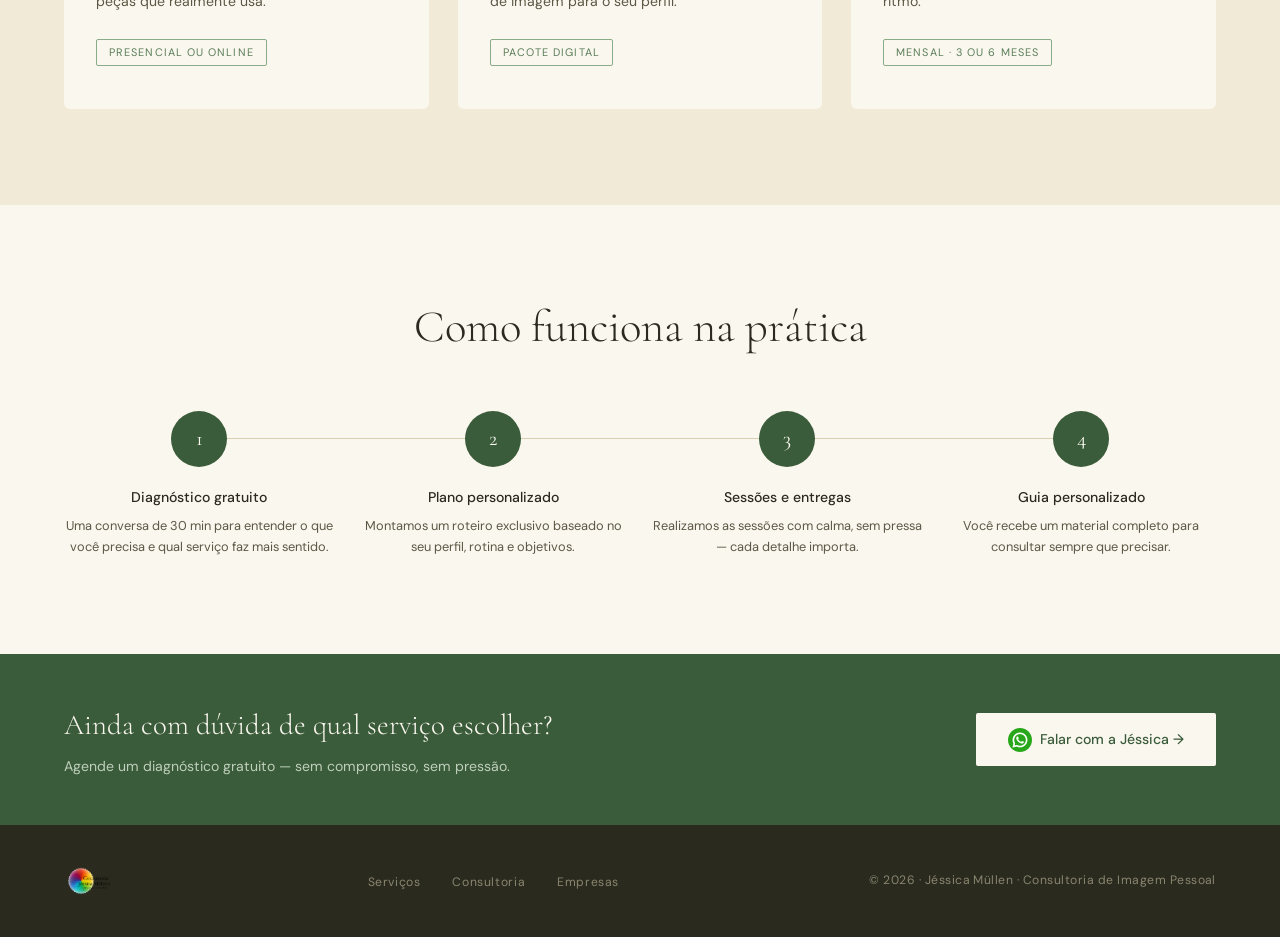
==== commit 473371c5: "Add files via upload" ====
--- a/index.html
+++ b/index.html
@@ -41,7 +41,7 @@
       <span class="hero-tag">O que oferecemos</span>
       <h1 class="hero-title">Cada mulher<br>merece um<br>estilo <em>só seu.</em></h1>
       <p class="page-hero-sub">Aqui não existe pacote pronto. Cada serviço é desenhado para onde você está agora — e para onde quer chegar.</p>
-      <a href="#servicos" class="btn-primary">Quero saber qual é o meu →</a>
+      <a href="#servicos" class="btn-primary"> <img src="./assets/whatsapp.png" alt="">Quero saber qual é o meu →</a>
     </div>
     <div class="page-hero-visual reveal" data-delay="150">
       <div class="hero-cards">
@@ -148,7 +148,7 @@
       <h3>Ainda com dúvida de qual serviço escolher?</h3>
       <p>Agende um diagnóstico gratuito — sem compromisso, sem pressão.</p>
     </div>
-    <a href="#" class="btn-light btn-whatsapp reveal" data-delay="100">Falar com a Jéssica →</a>
+    <a href="#" class="btn-light btn-whatsapp reveal" data-delay="100"> <img src="./assets/whatsapp.png" alt="">Falar com a Jéssica →</a>
   </div>
 
   <footer class="footer">
--- a/style.css
+++ b/style.css
@@ -609,7 +609,7 @@
     padding: 1.1rem 1.5rem;
   }
   .nav-logo img {
-    max-width: 120px;
+    max-width: 150px;
   }
 
   .nav-links { display: none; }
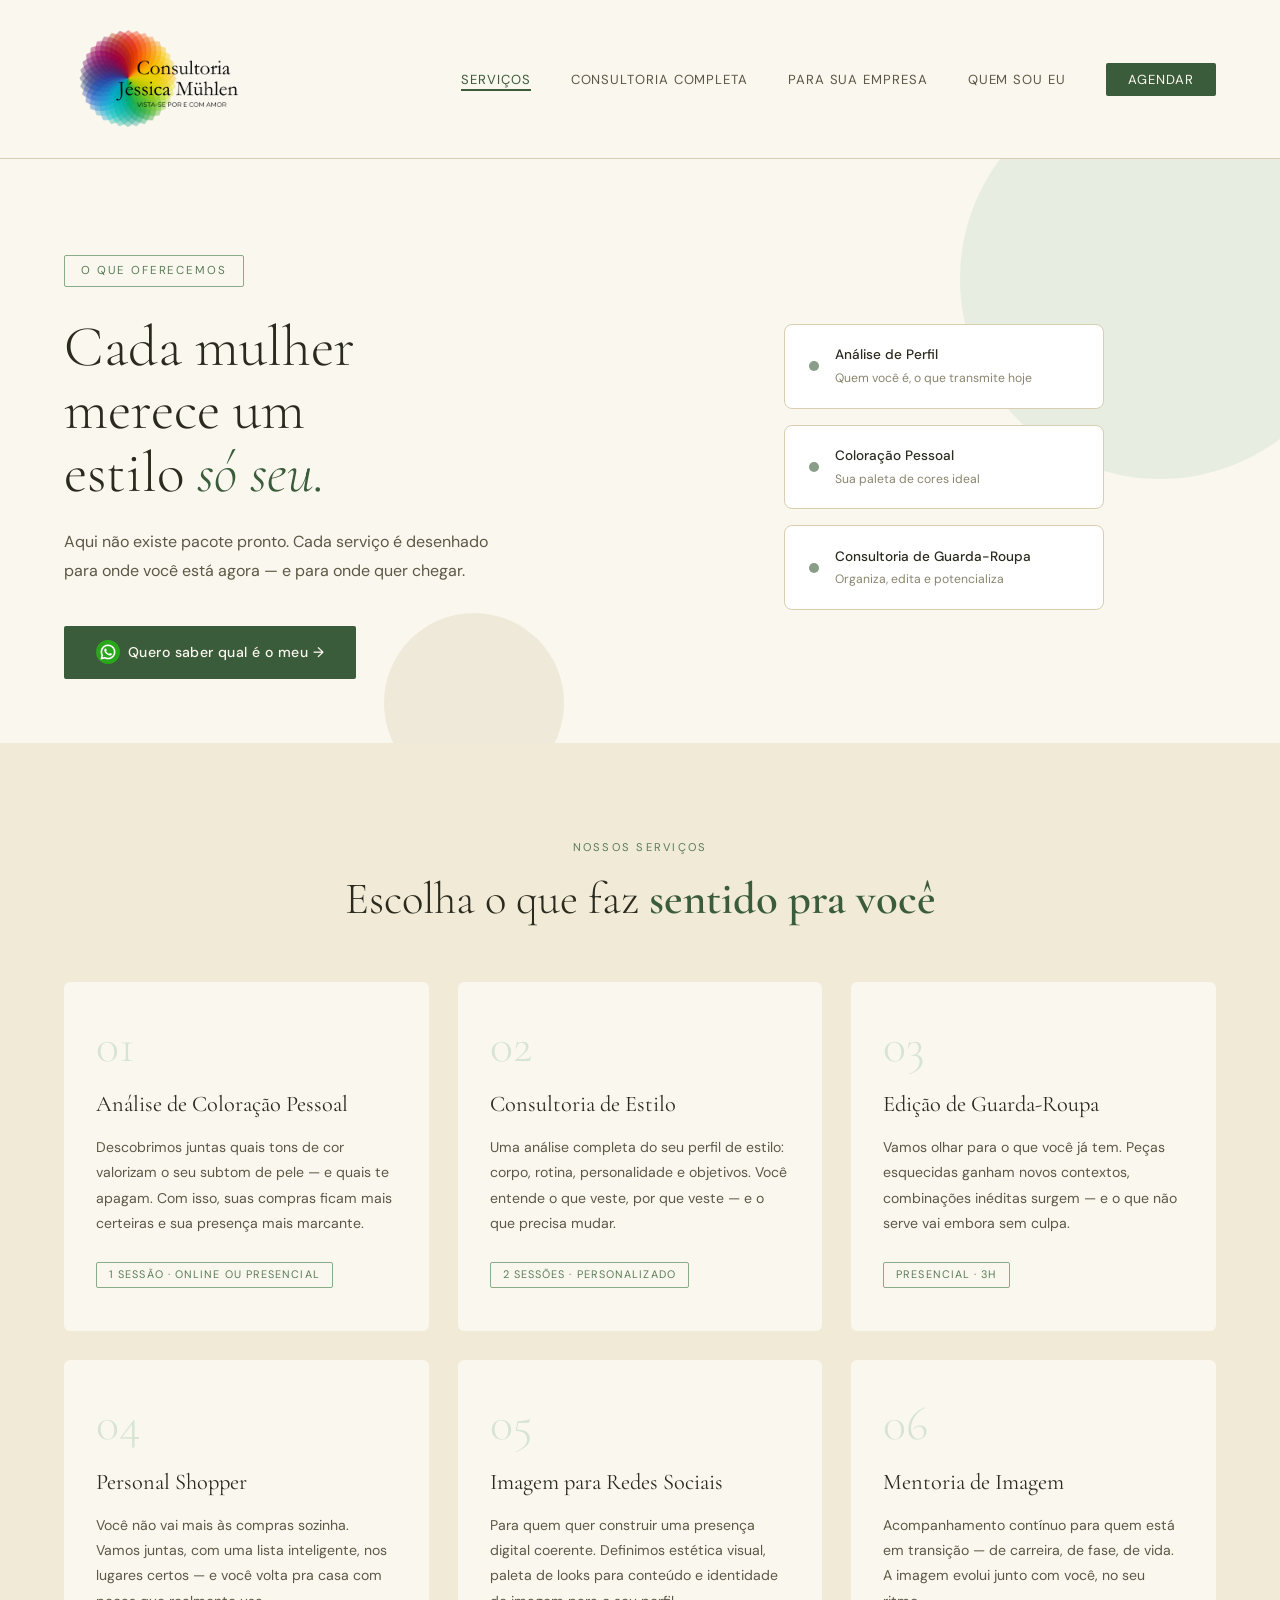
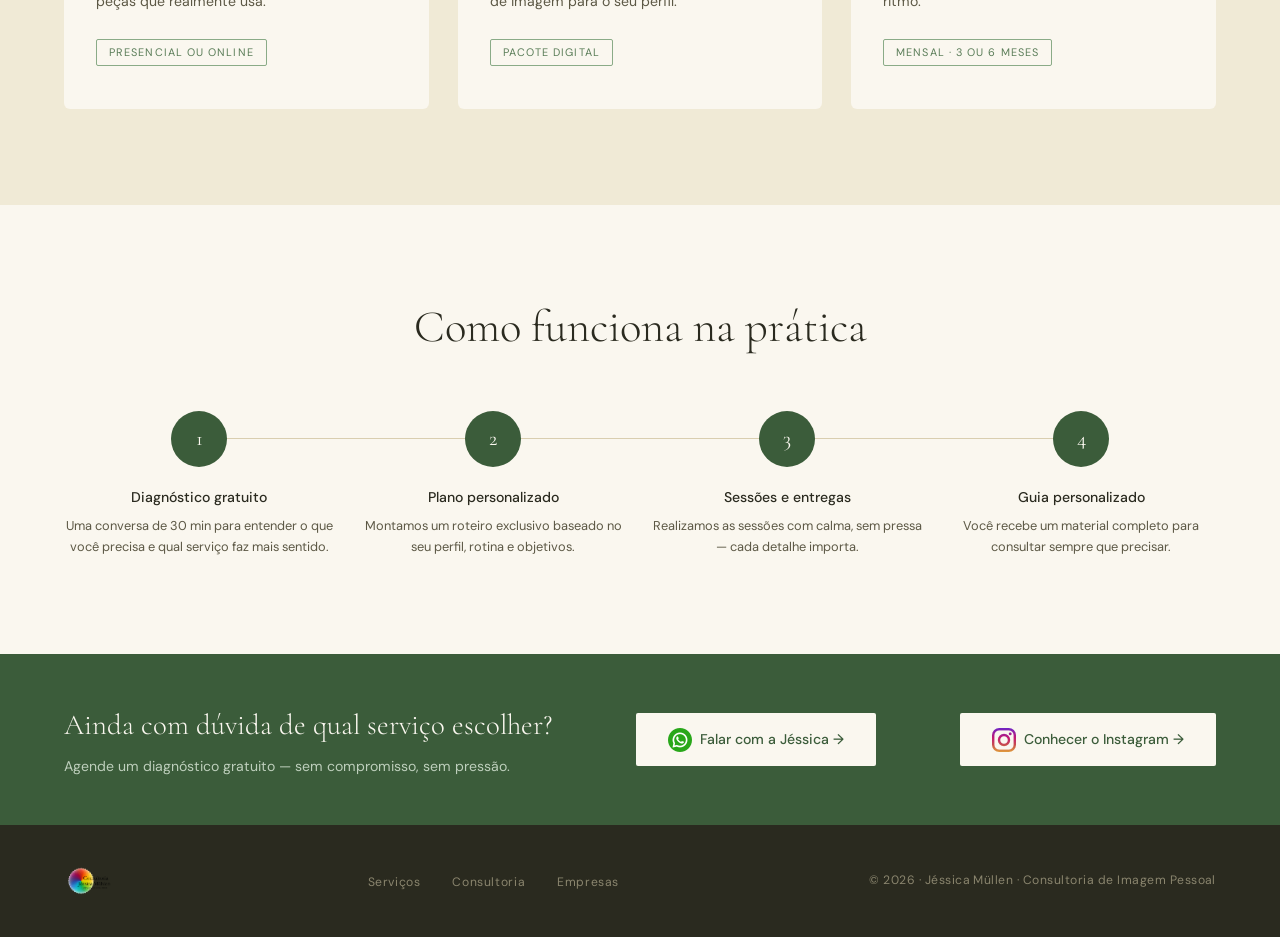
==== commit 18b5267c: "Add files via upload" ====
--- a/index.html
+++ b/index.html
@@ -149,6 +149,8 @@
       <p>Agende um diagnóstico gratuito — sem compromisso, sem pressão.</p>
     </div>
     <a href="#" class="btn-light btn-whatsapp reveal" data-delay="100"> <img src="./assets/whatsapp.png" alt="">Falar com a Jéssica →</a>
+
+    <a href="https://www.instagram.com/vistaseporecomamor?igsh=dWN3N3I3cDJ1aXFi" class="btn-light reveal" data-delay="100"> <img src="./assets/instagram.png" alt="">Conhecer o Instagram →</a>
   </div>
 
   <footer class="footer">
